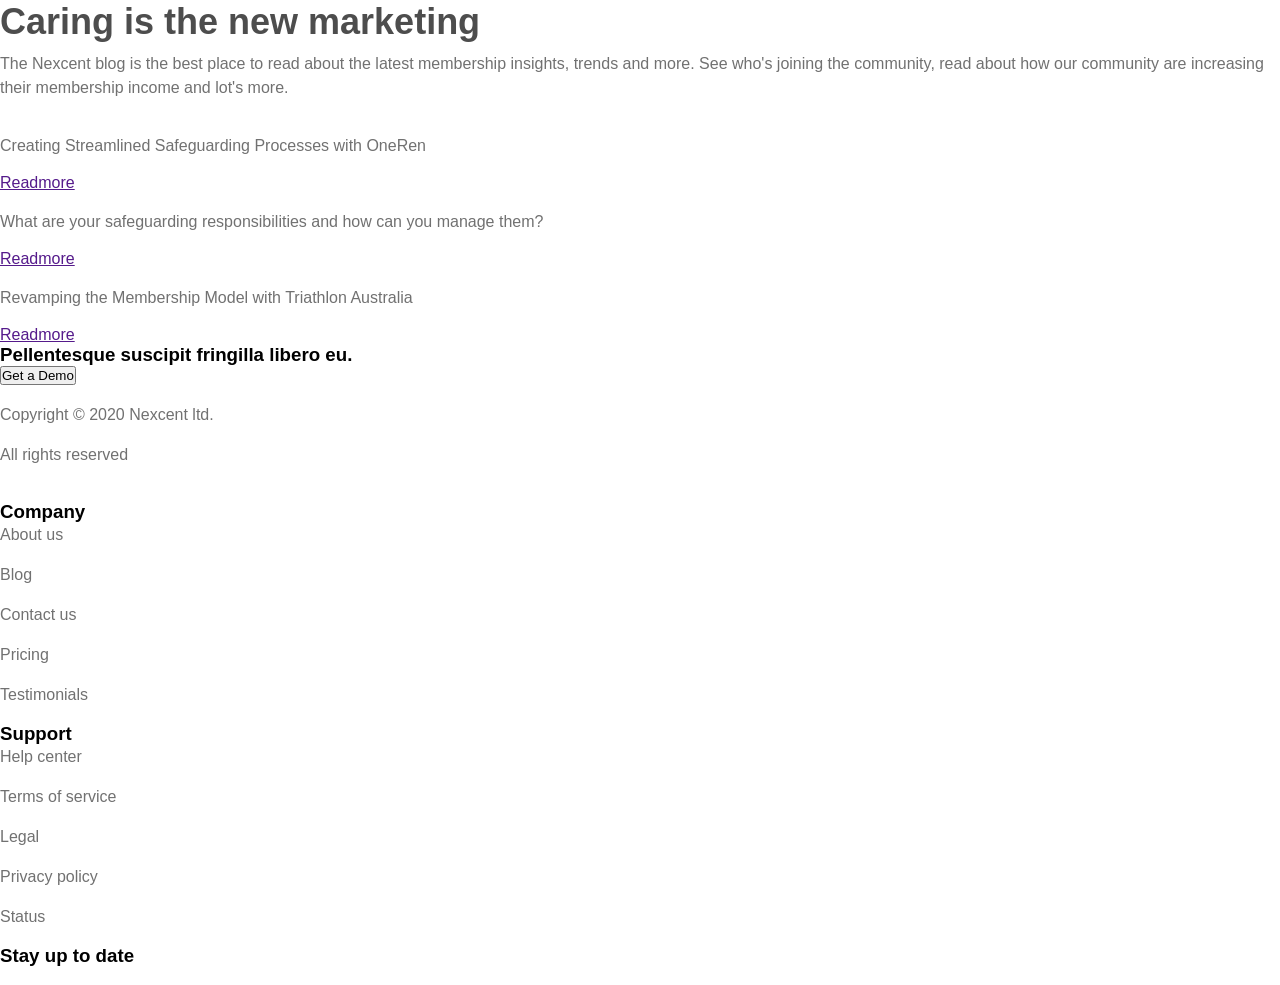
==== index2.html @ 49cb104f "Add my files" ====
<!DOCTYPE html>
<html lang="en">
<head>
    <meta charset="UTF-8">
    <meta name="viewport" content="width=device-width, initial-scale=1.0">
    <link rel="stylesheet" href="/css/style.css">
    <title>nexcent</title>
</head>
<body>
    <main class="main container">
        <div class="main-text">
            <h2>Caring is the new marketing</h2>
            <p>The Nexcent blog is the best place to read about the latest membership insights, trends and more. See who's joining the community, read about how our community are increasing their membership income and lot's more.​</p>
        </div>
        <div class="main-cards">
            <div class="card-1">
                <img src="img/image1.png" alt="" class="card-img">
                <div class="card-bb">
                    <p class="card-text">Creating Streamlined Safeguarding Processes with OneRen</p>
                    <a href="" class="card-b">Readmore</a>
                </div>
            </div>

            <div class="card-2">
                <img src="img/image2.png" alt="" class="card-img">
                <div class="card-bb">
                    <p class="card-text">What are your safeguarding responsibilities and how can you manage them?</p>
                    <a href="" class="card-b">Readmore</a>
                </div>
            </div>

            <div class="card-3">
                <img src="img/image3.png" alt="" class="card-img">
                <div class="card-bb">
                    <p class="card-text">Revamping the Membership Model with Triathlon Australia</p>
                    <a href="" class="card-b">Readmore</a>
                </div>
            </div>
        </div>
    </main>
    <footer class="footer container">
        <div class="pp">
            <h3 class="pp-h3">Pellentesque suscipit fringilla libero eu.</h3>
            <button class="pp-bb">Get a Demo</button>
        </div>
        <div class="foot">
            <div class="ft">
            <div class="logo">
                <img src="img/logo.png" alt="" class="logo-img">
                <p class="logo-p">Copyright © 2020 Nexcent ltd.</p>
                <p class="logo-p">All rights reserved</p>
                <div class="social">
                    <img src="img/insta.png" alt="">
                    <img src="img/web.png" alt="">
                    <img src="img/twit.png" alt="">
                    <img src="img/ut.png" alt="">
                </div>
            </div>
            <div class="company">
                <h3>Company</h3>
                <p class="c-p">About us</p>
                <p class="c-p">Blog</p>
                <p class="c-p">Contact us</p>
                <p class="c-p">Pricing</p>
                <p class="c-p">Testimonials</p>
            </div>
            <div class="support">
                <h3>Support</h3>
                <p class="c-p">Help center</p>
                <p class="c-p">Terms of service</p>
                <p class="c-p">Legal</p>
                <p class="c-p">Privacy policy</p>
                <p class="c-p">Status</p>
            </div>
            <div class="stay">
                <h3>Stay up to date</h3>
                <div class="stay-b">
                    <img src="img/image.png" alt="" class="stay-img">
                </div>
            </div>
            </div>
        </div>
    </footer>
</body>
</html>
---- css/style.css ----
*,
::after,
::before {
    margin: 0 auto;
    padding: 0;
    box-sizing: border-box;
}

body {
    background-color: #FFFFFF;
    font-family: 'Inter', sans-serif;
    font-optical-sizing: auto;
    font-style: normal;
}

.container {
    max-width: 1440px;
    width: 100%;
}

.header .container {
    display: flex;
    align-items: center;
    padding-top: 30px;
    padding-bottom: 30px;
    background-color: #F5F7FA;
}

.menu {
    display: flex;
    width: 588px;
    justify-content: space-between;
}

.menu-logo {
    list-style-type: none;
    font-size: 16px;
    font-weight: 400;
    line-height: 24px;
    color: #18191F;
}

.logo {
    margin-right: 166px;
}

.login {
    width: 77px;
    height: 40px;
    border: none;
    border-radius: 6px;
    color: #4CAF4F;
    background-color: #F5F7FA;
    font-weight: 500;
    font-size: 14px;
    line-height: 20px;
    margin-left: 124px;
}

.btn {
    background-color: #4CAF4F;
    width: 91px;
    height: 40px;
    border: 1px solid #4CAF4F;
    border-radius: 6px;
    color: #FFFFFF;
    font-weight: 500;
    font-size: 14px;
    line-height: 20px;
    margin-left: 14px;
}

.home {
    display: flex;
    background-color: #F5F7FA;
}

.home-info {
    margin-top: 161px;
}

.home-h1 {
    font-size: 64px;
    font-weight: 600px;
    line-height: 76px;
    color: #4D4D4D;
    width: 657px;
    height: 152px;
    margin-bottom: 16px;
}

span {
    color: #4CAF4F;
}

.text {
    width: 657px;
    height: 24px;
    font-weight: 400;
    font-size: 16px;
    line-height: 24px;
    color: Grey;
    margin-bottom: 32px;
}

.home-info .btn {
    width: 128px;
    height: 52px;
    border-radius: 4px;
    margin-left: 0px;
    font-size: 16px;
    line-height: 24px;
}

.home-img {
    padding-top: 96px;
    padding-left: 104px;
    padding-bottom: 96px;
}

.clients {
text-align: center;
margin-top: 56px;
}

h2 {
    font-size: 36px;
    font-weight: 600;
    line-height: 44px;
    color: #4D4D4D;
    margin-bottom: 8px;
}

p {
    font-weight: 400;
    font-size: 16px;
    line-height: 24px;
    color: #717171;
    margin-bottom: 16px;
}

.clients-img {
    width: 1152px;
    height: 98px;
    display: flex;
    justify-content: space-between;
}

.clients-icon {
    width: 48px;
    height: 48px;
    margin-top: 25px;
}

.community {
text-align: center;
}

.community h2 {
    width: 542px;
    height: 88px;
    margin-top: 40px;
}

.community-card {
    display: flex;
    justify-content: space-between;
}

.community-cards {
    width: 299px;
    height: 260px;
    box-shadow: 0px 2px 4px 0px #ABBED133;
    border-radius: 8px;
    margin-top: 40px;
}

.community-cards img {
    width: 65px;
    height: 65px;
    margin-bottom: 16px;
}

.community-cards h3 {
    font-size: 28px;
    line-height: 36px;
    font-weight: 700;
    color: #4D4D4D;
    margin-bottom: 8px;
    width: 267px;
    height: 72px;
}

.community-cards p {
    font-size: 14px;
    font-weight: 400;
    line-height: 20px;
    color: #717171;
    margin-bottom: 24px;
    width: 251px;
    height: 60px;
}

.community-cards .comm-p {
    width: 240px;
    height: 80px;
}

.community-cards .comm-h3 {
    width: 231px;
    height: 72px;
}
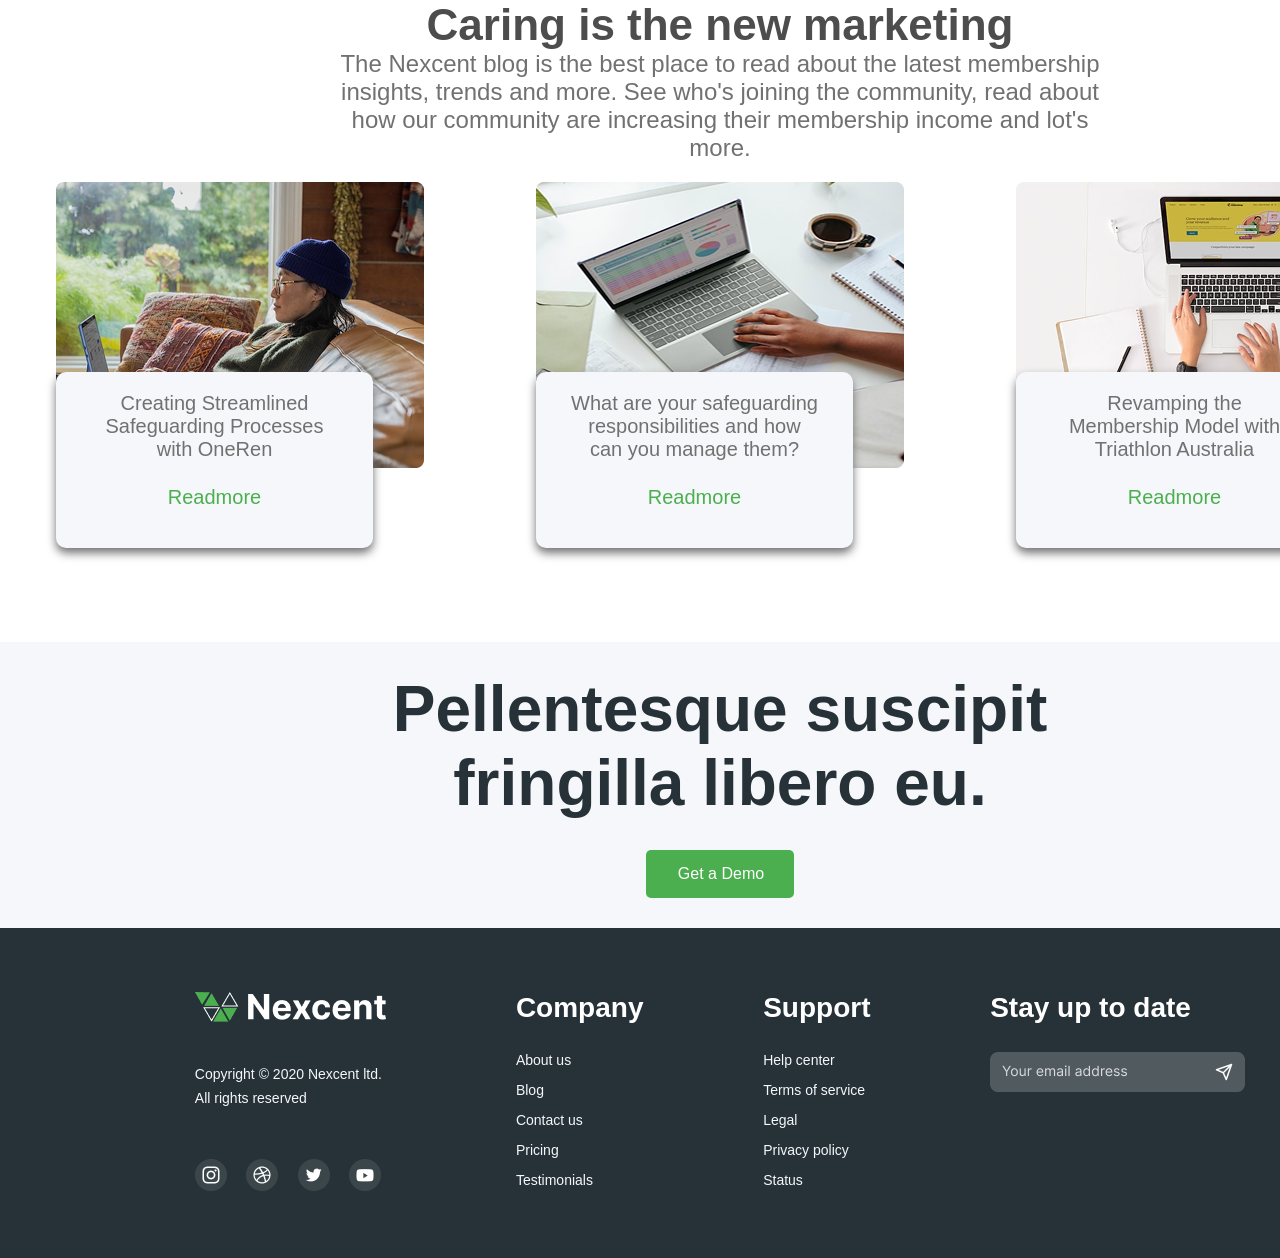
==== commit 49a1aea0: "changed the file" ====
--- a/index2.html
+++ b/index2.html
@@ -3,7 +3,7 @@
 <head>
     <meta charset="UTF-8">
     <meta name="viewport" content="width=device-width, initial-scale=1.0">
-    <link rel="stylesheet" href="/css/style.css">
+    <link rel="stylesheet" href="/css/style2.css">
     <title>nexcent</title>
 </head>
 <body>
--- a/css/style2.css
+++ b/css/style2.css
@@ -0,0 +1,142 @@
+*,
+::after,
+::before {
+    margin: 0 auto;
+    padding: 0;
+    box-sizing: border-box;
+}
+
+body {
+    width: 1440px;
+    font-family: 'Inter', sans-serif;
+    font-optical-sizing: auto;
+}
+
+.container {
+    width: 1440px;
+}
+
+.main-text {
+    text-align: center;
+    width: 800px;
+}
+
+h2 {
+    color: #4D4D4D;
+    font-size: 44px;
+}
+
+.main-text p {
+    color: #717171;
+    font-size: 24px;
+}
+
+.main-cards {
+    margin-top: 20px;
+    display: flex; 
+    justify-content: center;
+    position: relative;
+}
+
+.card-img {
+    width: 368px;
+}
+
+.card-bb {
+    background-color: #F5F7FA;
+    width: 317px;
+    height: 176px;
+    text-align: center;
+    box-shadow: 0px 5px 10px 0px #717171;
+    border-radius: 10px;
+    position: absolute;
+    top: 190px;
+}
+
+.card-text {
+    color: #717171;
+    font-size: 20px;
+    width: 250px;
+    padding-top: 20px;
+    padding-bottom: 25px;
+}
+
+.card-b {
+    color: #4CAF4F;
+    text-decoration: none;
+    font-size: 20px;
+}
+
+footer {
+    margin-top: 170px;
+    background-color: #F5F7FA;
+}
+
+.pp-h3 {
+    color: #263238;
+    font-size: 64px;
+    text-align: center;
+    width: 700px;
+    padding-top: 30px;
+}
+
+.pp-bb {
+    background-color: #4CAF4F;
+    color: #ffffff;
+    border-radius: 5px;
+    border: none;
+    font-size: 16px;
+    padding-left: 32px;
+    padding-right: 30px;
+    padding-top: 15px;
+    padding-bottom: 15px;
+    display: flex;
+    justify-content: center;
+    margin-top: 30px;
+}
+
+.foot {
+    background-color: #263238;
+    margin-top: 30px;
+    height: 330px ;
+}
+
+.ft {
+    padding-top: 64px;
+    padding-left: 135px;
+    padding-right: 135px;
+    display: flex;
+}
+
+.logo-img {
+    width: 191px;
+    padding-bottom: 40px;
+}
+
+.logo-p {
+    color: #F5F7FA;
+    font-size: 14px;
+    padding-bottom: 8px;
+}
+
+.ft h3 {
+    color: #ffffff;
+    font-size: 28px;
+    padding-bottom: 28px;
+}
+
+.c-p {
+    color: #F5F7FA;
+    font-size: 14px;
+    padding-bottom: 14px;
+}
+
+.social img {
+    width: 32px;
+    padding-top: 45px;
+    margin-right: 15px;
+}
+
+.stay-img {
+     width: 255px;
+}
